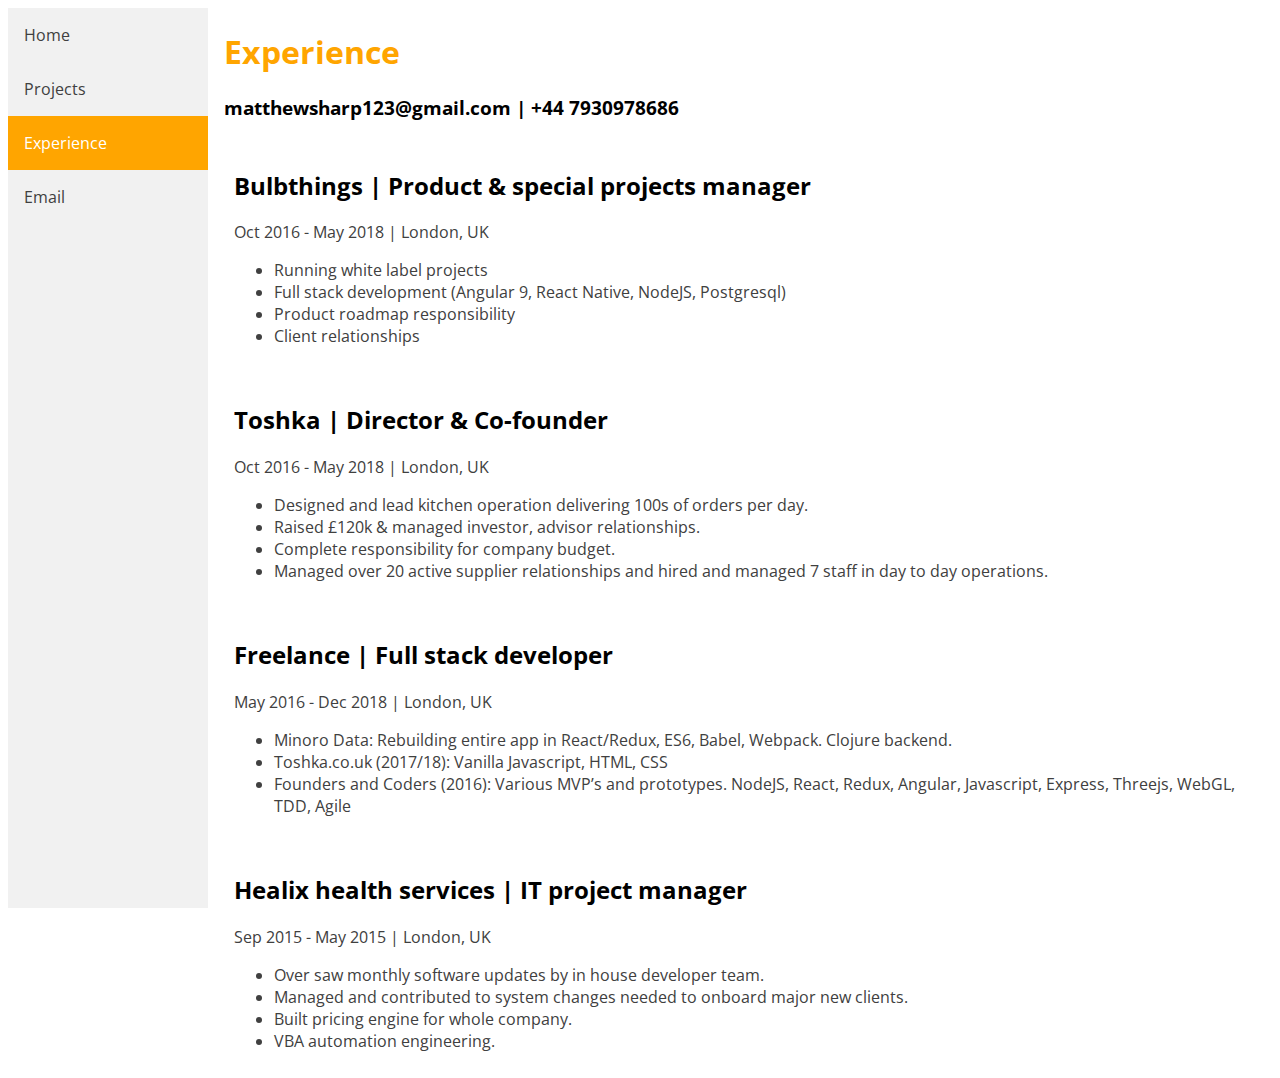
==== experience.html @ e4acab03 "basics" ====
<!DOCTYPE html>
<!--[if lt IE 7]>      <html class="no-js lt-ie9 lt-ie8 lt-ie7"> <![endif]-->
<!--[if IE 7]>         <html class="no-js lt-ie9 lt-ie8"> <![endif]-->
<!--[if IE 8]>         <html class="no-js lt-ie9"> <![endif]-->
<!--[if gt IE 8]><!-->
<html class="no-js">
  <!--<![endif]-->
  <head>
    <meta charset="utf-8" />
    <meta http-equiv="X-UA-Compatible" content="IE=edge" />
    <title>Matt Sharp</title>
    <meta name="description" content="" />
    <meta name="viewport" content="width=device-width, initial-scale=1" />
    <link rel="stylesheet" href="css/index.css" />
    <link rel="stylesheet" href="css/experience.css" />
    <link
      href="https://fonts.googleapis.com/css2?family=Open+Sans&display=swap"
      rel="stylesheet"
    />
  </head>
  <body>
    <!--[if lt IE 7]>
      <p class="browsehappy">
        You are using an <strong>outdated</strong> browser. Please
        <a href="#">upgrade your browser</a> to improve your experience.
      </p>
    <![endif]-->
    <!-- The sidebar -->
    <div class="sidebar">
      <a href="index.html">Home</a>
      <a href="projects.html">Projects</a>
      <a class="active" href="experience.html">Experience</a>
      <a href="mailto:matthewsharp123@gmail.com">Email</a>
    </div>

    <!-- Page content -->
    <div class="content">
      <div>
        <h1>Experience</h1>
        <h3>matthewsharp123@gmail.com | +44 7930978686</h3>

        <div class="job">
          <h2>Bulbthings | Product & special projects manager</h3>
          <p>Oct 2016 - May 2018 | London, UK</p>
          <ul>
            <li>
              Running white label projects
            </li>
            <li>
              Full stack development (Angular 9, React Native, NodeJS,
              Postgresql)
            </li>
            <li>Product roadmap responsibility</li>
            <li>Client relationships</li>
          </ul>
        </div>

        <div class="job">
          <h2>Toshka | Director & Co-founder</h3>
          <p>Oct 2016 - May 2018 | London, UK</p>
          <ul>
            <li>
              Designed and lead kitchen operation delivering 100s of orders per
              day.
            </li>
            <li>Raised £120k & managed investor, advisor relationships.</li>
            <li>Complete responsibility for company budget.</li>
            <li>
              Managed over 20 active supplier relationships and hired and
              managed 7 staff in day to day operations.
            </li>
          </ul>
        </div>

        <div class="job">
          <h2>Freelance | Full stack developer</h3>
          <p>May 2016 - Dec 2018 | London, UK</p>
          <ul>
            <li>
              Minoro Data: Rebuilding entire app in React/Redux, ES6, Babel,
              Webpack. Clojure backend.
            </li>
            <li>Toshka.co.uk (2017/18): Vanilla Javascript, HTML, CSS</li>
            <li>
              Founders and Coders (2016): Various MVP’s and prototypes. NodeJS,
              React, Redux, Angular, Javascript, Express, Threejs, WebGL, TDD,
              Agile
            </li>
          </ul>
        </div>

        <div class="job">
          <h2>Healix health services | IT project manager</h3>
          <p>Sep 2015 - May 2015 | London, UK</p>
          <ul>
            <li>
              Over saw monthly software updates by in house developer team.
            </li>
            <li>
              Managed and contributed to system changes needed to onboard major
              new clients.
            </li>
            <li>
              Built pricing engine for whole company.
            </li>
            <li>VBA automation engineering.</li>
          </ul>
        </div>
      </div>
    </div>
    <script src="" async defer></script>
  </body>
</html>
---- css/index.css ----
body {
  font-family: 'Open Sans', sans-serif;
}

h1 {
  color: orange;
}

p,
ul,
li {
  color: #404040;
}

/* The side navigation menu */
.sidebar {
  margin: 0;
  padding: 0;
  width: 200px;
  background-color: #f1f1f1;
  position: fixed;
  height: 100%;
  overflow: auto;
}

/* Sidebar links */
.sidebar a {
  display: block;
  color: #404040;
  padding: 16px;
  text-decoration: none;
}

/* Active/current link */
.sidebar a.active {
  background-color: orange;
  color: white;
}

/* Links on mouse-over */
.sidebar a:hover:not(.active) {
  background-color: #d3d3d3;
  color: #404040;
}

/* Page content. The value of the margin-left property should match the value of the sidebar's width property */
div.content {
  margin-left: 200px;
  padding: 1px 16px;
  height: 1000px;
}

/* On screens that are less than 700px wide, make the sidebar into a topbar */
@media screen and (max-width: 700px) {
  .sidebar {
    width: 100%;
    height: auto;
    position: relative;
  }
  .sidebar a {
    float: left;
  }
  div.content {
    margin-left: 0;
  }
}

/* On screens that are less than 400px, display the bar vertically, instead of horizontally */
@media screen and (max-width: 400px) {
  .sidebar a {
    text-align: center;
    float: none;
  }
}
---- css/experience.css ----
.job {
  padding: 10px;
}
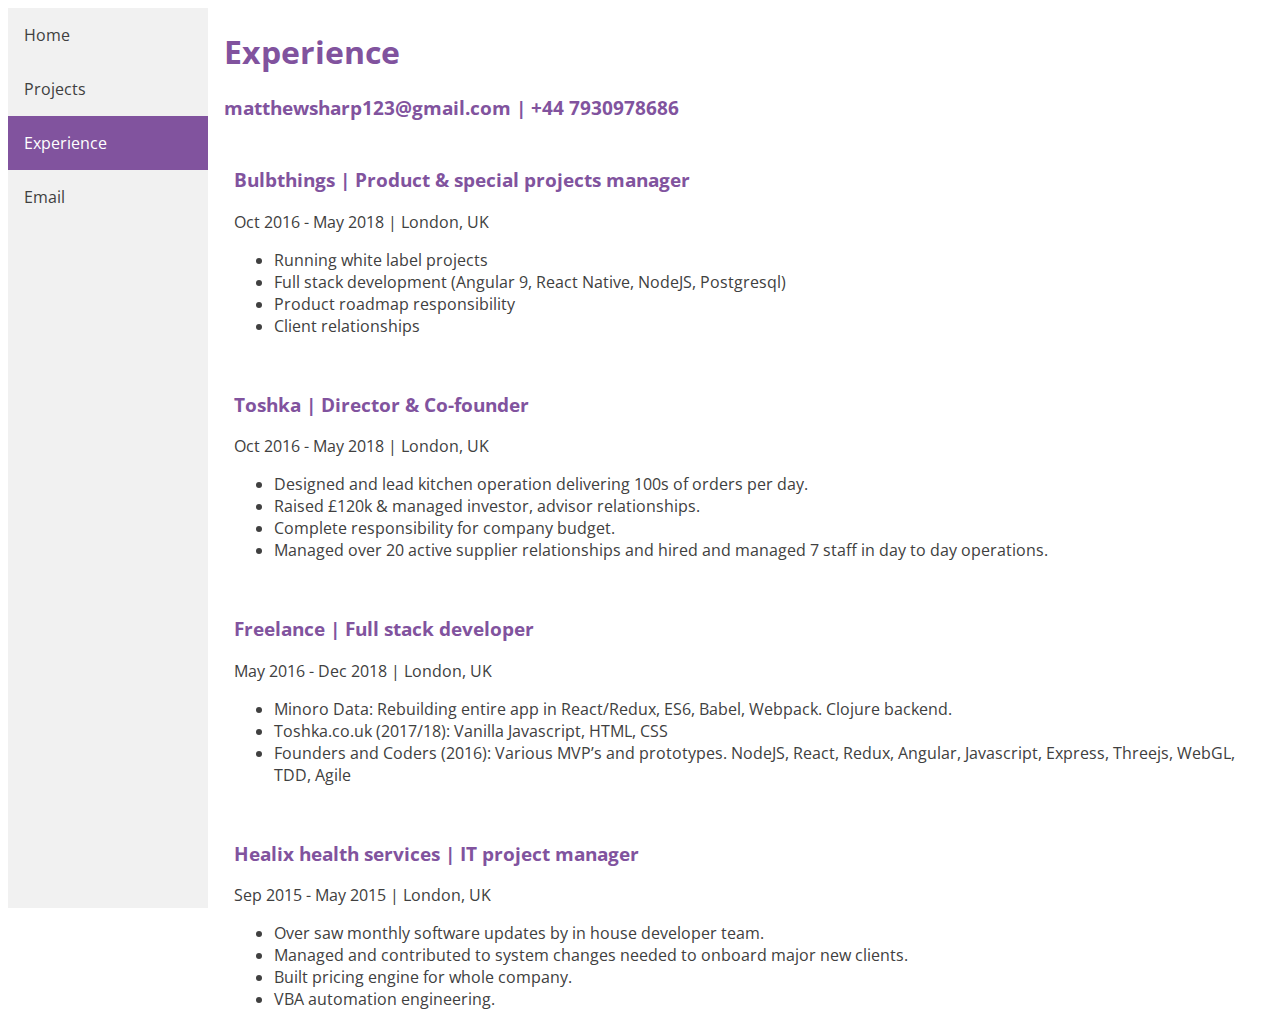
==== commit 7e347e49: "finish v1" ====
--- a/experience.html
+++ b/experience.html
@@ -4,110 +4,102 @@
 <!--[if IE 8]>         <html class="no-js lt-ie9"> <![endif]-->
 <!--[if gt IE 8]><!-->
 <html class="no-js">
-  <!--<![endif]-->
-  <head>
-    <meta charset="utf-8" />
-    <meta http-equiv="X-UA-Compatible" content="IE=edge" />
-    <title>Matt Sharp</title>
-    <meta name="description" content="" />
-    <meta name="viewport" content="width=device-width, initial-scale=1" />
-    <link rel="stylesheet" href="css/index.css" />
-    <link rel="stylesheet" href="css/experience.css" />
-    <link
-      href="https://fonts.googleapis.com/css2?family=Open+Sans&display=swap"
-      rel="stylesheet"
-    />
-  </head>
-  <body>
-    <!--[if lt IE 7]>
-      <p class="browsehappy">
-        You are using an <strong>outdated</strong> browser. Please
-        <a href="#">upgrade your browser</a> to improve your experience.
-      </p>
-    <![endif]-->
-    <!-- The sidebar -->
-    <div class="sidebar">
-      <a href="index.html">Home</a>
-      <a href="projects.html">Projects</a>
-      <a class="active" href="experience.html">Experience</a>
-      <a href="mailto:matthewsharp123@gmail.com">Email</a>
-    </div>
-
-    <!-- Page content -->
-    <div class="content">
-      <div>
-        <h1>Experience</h1>
-        <h3>matthewsharp123@gmail.com | +44 7930978686</h3>
-
-        <div class="job">
-          <h2>Bulbthings | Product & special projects manager</h3>
-          <p>Oct 2016 - May 2018 | London, UK</p>
-          <ul>
-            <li>
-              Running white label projects
-            </li>
-            <li>
-              Full stack development (Angular 9, React Native, NodeJS,
-              Postgresql)
-            </li>
-            <li>Product roadmap responsibility</li>
-            <li>Client relationships</li>
-          </ul>
+    <!--<![endif]-->
+    <head>
+        <meta charset="utf-8" />
+        <meta http-equiv="X-UA-Compatible" content="IE=edge" />
+        <title>Matt Sharp</title>
+        <meta name="description" content="" />
+        <meta name="viewport" content="width=device-width, initial-scale=1" />
+        <link rel="stylesheet" href="css/index.css" />
+        <link rel="stylesheet" href="css/experience.css" />
+        <link href="https://fonts.googleapis.com/css2?family=Open+Sans&display=swap" rel="stylesheet" />
+    </head>
+    <body>
+        <!--[if lt IE 7]>
+            <p class="browsehappy">
+                You are using an <strong>outdated</strong> browser. Please <a href="#">upgrade your browser</a> to
+                improve your experience.
+            </p>
+        <![endif]-->
+        <!-- The sidebar -->
+        <div class="sidebar">
+            <a href="index.html">Home</a>
+            <a href="projects.html">Projects</a>
+            <a class="active" href="experience.html">Experience</a>
+            <a href="mailto:matthewsharp123@gmail.com">Email</a>
         </div>
 
-        <div class="job">
-          <h2>Toshka | Director & Co-founder</h3>
-          <p>Oct 2016 - May 2018 | London, UK</p>
-          <ul>
-            <li>
-              Designed and lead kitchen operation delivering 100s of orders per
-              day.
-            </li>
-            <li>Raised £120k & managed investor, advisor relationships.</li>
-            <li>Complete responsibility for company budget.</li>
-            <li>
-              Managed over 20 active supplier relationships and hired and
-              managed 7 staff in day to day operations.
-            </li>
-          </ul>
+        <!-- Page content -->
+        <div class="content">
+            <div>
+                <h1>Experience</h1>
+                <h3>matthewsharp123@gmail.com | +44 7930978686</h3>
+
+                <div class="job">
+                    <h3>Bulbthings | Product & special projects manager</h3>
+                    <p>Oct 2016 - May 2018 | London, UK</p>
+                    <ul>
+                        <li>
+                            Running white label projects
+                        </li>
+                        <li>
+                            Full stack development (Angular 9, React Native, NodeJS, Postgresql)
+                        </li>
+                        <li>Product roadmap responsibility</li>
+                        <li>Client relationships</li>
+                    </ul>
+                </div>
+
+                <div class="job">
+                    <h3>Toshka | Director & Co-founder</h3>
+                    <p>Oct 2016 - May 2018 | London, UK</p>
+                    <ul>
+                        <li>
+                            Designed and lead kitchen operation delivering 100s of orders per day.
+                        </li>
+                        <li>Raised £120k & managed investor, advisor relationships.</li>
+                        <li>Complete responsibility for company budget.</li>
+                        <li>
+                            Managed over 20 active supplier relationships and hired and managed 7 staff in day to day
+                            operations.
+                        </li>
+                    </ul>
+                </div>
+
+                <div class="job">
+                    <h3>Freelance | Full stack developer</h3>
+                    <p>May 2016 - Dec 2018 | London, UK</p>
+                    <ul>
+                        <li>
+                            Minoro Data: Rebuilding entire app in React/Redux, ES6, Babel, Webpack. Clojure backend.
+                        </li>
+                        <li>Toshka.co.uk (2017/18): Vanilla Javascript, HTML, CSS</li>
+                        <li>
+                            Founders and Coders (2016): Various MVP’s and prototypes. NodeJS, React, Redux, Angular,
+                            Javascript, Express, Threejs, WebGL, TDD, Agile
+                        </li>
+                    </ul>
+                </div>
+
+                <div class="job">
+                    <h3>Healix health services | IT project manager</h3>
+                    <p>Sep 2015 - May 2015 | London, UK</p>
+                    <ul>
+                        <li>
+                            Over saw monthly software updates by in house developer team.
+                        </li>
+                        <li>
+                            Managed and contributed to system changes needed to onboard major new clients.
+                        </li>
+                        <li>
+                            Built pricing engine for whole company.
+                        </li>
+                        <li>VBA automation engineering.</li>
+                    </ul>
+                </div>
+            </div>
         </div>
-
-        <div class="job">
-          <h2>Freelance | Full stack developer</h3>
-          <p>May 2016 - Dec 2018 | London, UK</p>
-          <ul>
-            <li>
-              Minoro Data: Rebuilding entire app in React/Redux, ES6, Babel,
-              Webpack. Clojure backend.
-            </li>
-            <li>Toshka.co.uk (2017/18): Vanilla Javascript, HTML, CSS</li>
-            <li>
-              Founders and Coders (2016): Various MVP’s and prototypes. NodeJS,
-              React, Redux, Angular, Javascript, Express, Threejs, WebGL, TDD,
-              Agile
-            </li>
-          </ul>
-        </div>
-
-        <div class="job">
-          <h2>Healix health services | IT project manager</h3>
-          <p>Sep 2015 - May 2015 | London, UK</p>
-          <ul>
-            <li>
-              Over saw monthly software updates by in house developer team.
-            </li>
-            <li>
-              Managed and contributed to system changes needed to onboard major
-              new clients.
-            </li>
-            <li>
-              Built pricing engine for whole company.
-            </li>
-            <li>VBA automation engineering.</li>
-          </ul>
-        </div>
-      </div>
-    </div>
-    <script src="" async defer></script>
-  </body>
+        <script src="" async defer></script>
+    </body>
 </html>
--- a/css/index.css
+++ b/css/index.css
@@ -1,74 +1,78 @@
 body {
-  font-family: 'Open Sans', sans-serif;
+    font-family: 'Open Sans', sans-serif;
 }
 
 h1 {
-  color: orange;
+    color: #81539e;
+}
+
+h3 {
+    color: #81539e;
 }
 
 p,
 ul,
 li {
-  color: #404040;
+    color: #404040;
 }
 
 /* The side navigation menu */
 .sidebar {
-  margin: 0;
-  padding: 0;
-  width: 200px;
-  background-color: #f1f1f1;
-  position: fixed;
-  height: 100%;
-  overflow: auto;
+    margin: 0;
+    padding: 0;
+    width: 200px;
+    background-color: #f1f1f1;
+    position: fixed;
+    height: 100%;
+    overflow: auto;
 }
 
 /* Sidebar links */
 .sidebar a {
-  display: block;
-  color: #404040;
-  padding: 16px;
-  text-decoration: none;
+    display: block;
+    color: #404040;
+    padding: 16px;
+    text-decoration: none;
 }
 
 /* Active/current link */
 .sidebar a.active {
-  background-color: orange;
-  color: white;
+    background-color: #81539e;
+    color: white;
 }
 
 /* Links on mouse-over */
 .sidebar a:hover:not(.active) {
-  background-color: #d3d3d3;
-  color: #404040;
+    background-color: #d3d3d3;
+    color: #404040;
 }
 
 /* Page content. The value of the margin-left property should match the value of the sidebar's width property */
 div.content {
-  margin-left: 200px;
-  padding: 1px 16px;
-  height: 1000px;
+    margin-left: 200px;
+    padding: 1px 16px;
+    height: 1000px;
 }
 
 /* On screens that are less than 700px wide, make the sidebar into a topbar */
 @media screen and (max-width: 700px) {
-  .sidebar {
-    width: 100%;
-    height: auto;
-    position: relative;
-  }
-  .sidebar a {
-    float: left;
-  }
-  div.content {
-    margin-left: 0;
-  }
+    .sidebar {
+        width: 100%;
+        height: auto;
+        position: relative;
+    }
+    .sidebar a {
+        float: left;
+    }
+    div.content {
+        margin-left: 0;
+    }
 }
 
 /* On screens that are less than 400px, display the bar vertically, instead of horizontally */
 @media screen and (max-width: 400px) {
-  .sidebar a {
-    text-align: center;
-    float: none;
-  }
+    .sidebar a {
+        text-align: center;
+        float: none;
+    }
 }
--- a/css/experience.css
+++ b/css/experience.css
@@ -1,3 +1,3 @@
 .job {
-  padding: 10px;
+    padding: 10px;
 }
